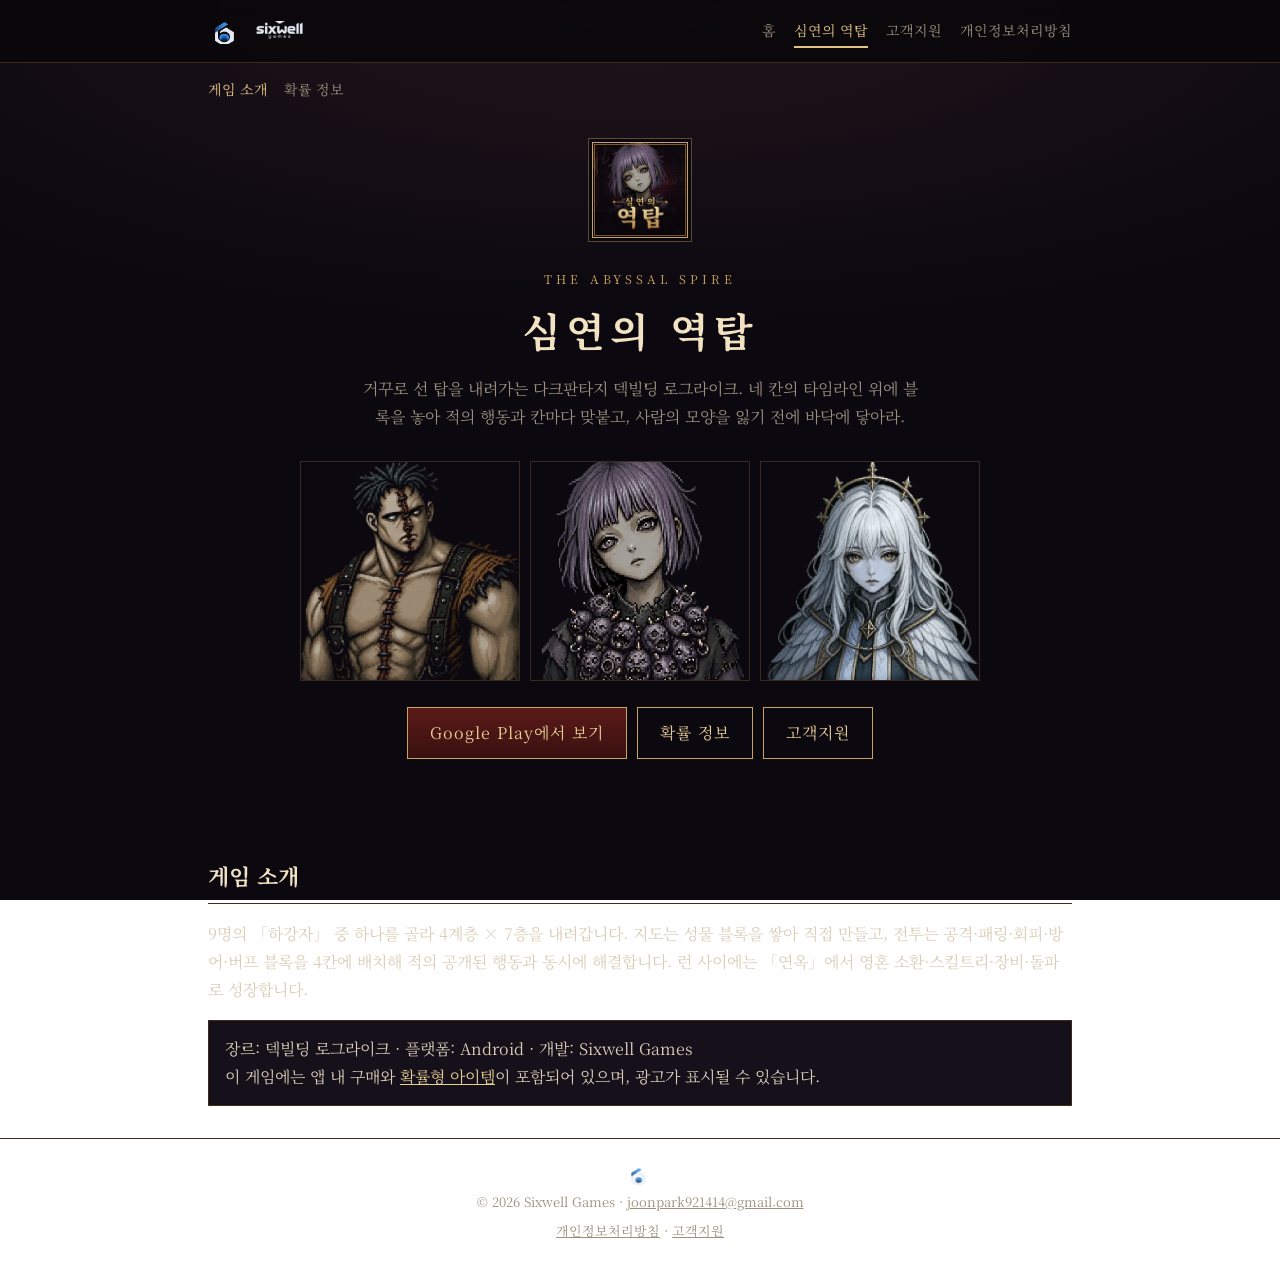
==== abyssal-spire/index.html @ bff7f2a5 "Sixwell Games 사이트 v2: 회사 테마 + 심연의 역탑 테마 Co-Authored-By: Claude Opus 5.5 <noreply@anthropic.com> Clau" ====
<!doctype html>
<html lang="ko"><head><meta charset="utf-8"><meta name="viewport" content="width=device-width,initial-scale=1"><link rel="preconnect" href="https://fonts.googleapis.com"><link rel="preconnect" href="https://fonts.gstatic.com" crossorigin><link href="https://fonts.googleapis.com/css2?family=Noto+Serif+KR:wght@400;600;700&family=Noto+Sans+KR:wght@400;700&display=swap" rel="stylesheet"><link rel="stylesheet" href="/style.css"><link rel="icon" href="/img/favicon.png"><title>심연의 역탑 — Sixwell Games</title><meta name="description" content="거꾸로 선 탑을 내려가는 다크판타지 덱빌딩 로그라이크, 심연의 역탑."><meta property="og:title" content="심연의 역탑 — Sixwell Games"><meta property="og:image" content="https://sixwellgames.github.io/img/sixwell-logo.png"></head>
<body class="t-abyss"><header><div class="wrap"><a class="brand" href="/" aria-label="Sixwell Games 홈"><img class="mk dk" src="/img/sixwell-mark.png" alt="" width="34" height="24"><img class="mk lt" src="/img/sixwell-mark-light.png" alt="" width="34" height="24"><img class="wd dk" src="/img/sixwell-word.png" alt="Sixwell Games" height="22"><img class="wd lt" src="/img/sixwell-word-light.png" alt="Sixwell Games" height="22"></a><nav><a href="/">홈</a><a href="/abyssal-spire/" class="on">심연의 역탑</a><a href="/support.html">고객지원</a><a href="/privacy.html">개인정보처리방침</a></nav></div></header>
<main class="wrap"><div class="subnav"><a href="/abyssal-spire/" class="on">게임 소개</a><a href="/abyssal-spire/probability.html">확률 정보</a></div>
<div class="hero">
  <img class="icon" src="/img/icon.png" alt="심연의 역탑 아이콘" width="96" height="96">
  <small>THE ABYSSAL SPIRE</small>
  <h1>심연의 역탑</h1>
  <p>거꾸로 선 탑을 내려가는 다크판타지 덱빌딩 로그라이크. 네 칸의 타임라인 위에 블록을 놓아 적의 행동과 칸마다 맞붙고, 사람의 모양을 잃기 전에 바닥에 닿아라.</p>
  <div class="cast"><img src="/img/il_varga.webp" alt="바르가"><img src="/img/il_nella.webp" alt="넬라"><img src="/img/il_elin.webp" alt="엘린"></div>
  <div class="btns"><a class="btn" href="https://play.google.com/store/apps/details?id=com.yeoktap.game">Google Play에서 보기</a><a class="btn ghost" href="/abyssal-spire/probability.html">확률 정보</a><a class="btn ghost" href="/support.html">고객지원</a></div>
</div>
<section>
<h2>게임 소개</h2>
<p>9명의 「하강자」 중 하나를 골라 4계층 × 7층을 내려갑니다. 지도는 성물 블록을 쌓아 직접 만들고, 전투는 공격·패링·회피·방어·버프 블록을 4칸에 배치해 적의 공개된 행동과 동시에 해결합니다. 런 사이에는 「연옥」에서 영혼 소환·스킬트리·장비·돌파로 성장합니다.</p>
<div class="box">장르: 덱빌딩 로그라이크 · 플랫폼: Android · 개발: Sixwell Games<br>이 게임에는 앱 내 구매와 <a href="/abyssal-spire/probability.html">확률형 아이템</a>이 포함되어 있으며, 광고가 표시될 수 있습니다.</div>
</section></main>
<footer><div class="wrap"><img class="fmk dk" src="/img/sixwell-mark.png" alt="" width="28" height="20"><img class="fmk lt" src="/img/sixwell-mark-light.png" alt="" width="28" height="20"><div>© 2026 Sixwell Games · <a href="mailto:joonpark921414@gmail.com">joonpark921414@gmail.com</a></div><div><a href="/privacy.html">개인정보처리방침</a> · <a href="/support.html">고객지원</a></div></div></footer>
</body></html>
---- style.css ----
/* ── 공통 ── 테마 변수는 body.t-co(회사) / body.t-abyss(심연의 역탑) / (나중에) body.t-revolver */
*{box-sizing:border-box}
html,body{margin:0}
body{background:var(--bg);color:var(--text);font:16px/1.75 var(--font);-webkit-text-size-adjust:100%}
a{color:var(--link)}
.wrap{max-width:900px;margin:0 auto;padding:0 18px}
header{position:sticky;top:0;z-index:5;background:var(--hbg);border-bottom:1px solid var(--line);backdrop-filter:blur(6px)}
header .wrap{display:flex;align-items:center;gap:14px;min-height:62px}
.brand{display:flex;align-items:center;gap:8px;text-decoration:none;flex:none}
.brand .mk{height:26px;width:auto}.brand .wd{height:20px;width:auto}
header nav{margin-left:auto;display:flex;gap:18px;font-size:14px;overflow-x:auto;scrollbar-width:none}
header nav::-webkit-scrollbar{display:none}
header nav a{color:var(--muted);text-decoration:none;white-space:nowrap;padding:4px 0;border-bottom:2px solid transparent}
header nav a:hover{color:var(--text)}
header nav a.on{color:var(--accent);border-bottom-color:var(--accent)}
.lt{display:none}.t-abyss .dk{display:none}.t-abyss .lt{display:inline-block}
h2{font-size:22px;margin:38px 0 12px;padding-bottom:8px;border-bottom:1px solid var(--line);color:var(--head)}
h3{font-size:17px;margin:24px 0 6px;color:var(--accent)}
section{padding:6px 0 18px}
.doc{padding:30px 0 50px}.doc h1{font-size:28px;margin:0 0 4px;color:var(--head)}
.meta{color:var(--muted);font-size:13px}
table{width:100%;border-collapse:collapse;margin:10px 0 16px;font-size:14px}
th,td{border:1px solid var(--line);padding:8px 10px;text-align:left;vertical-align:top}
th{background:var(--panel);color:var(--head);font-weight:600}
td:first-child{white-space:nowrap}
td.n{text-align:right;white-space:nowrap;font-variant-numeric:tabular-nums}
.box{background:var(--panel);border:1px solid var(--line);padding:14px 16px;margin:14px 0;border-radius:var(--r)}
.scroll{overflow-x:auto}
footer{border-top:1px solid var(--line);padding:26px 0 44px;color:var(--muted);font-size:13px;text-align:center}
footer .wrap{display:flex;flex-direction:column;align-items:center;gap:6px}
footer a{color:var(--muted)}
.fmk{height:20px;width:auto;opacity:.8}

/* ── 회사 (로고: 남색 #1b2537 · 파랑 #3a8ee6) ── */
.t-co{--bg:#f6f8fb;--panel:#ffffff;--text:#253044;--head:#1b2537;--muted:#6b778c;--line:#dfe5ee;--accent:#2f7fe0;--link:#2f7fe0;--hbg:rgba(246,248,251,.9);--font:"Noto Sans KR",system-ui,sans-serif;--r:12px}
.co-hero{text-align:center;padding:56px 0 18px}
.co-hero .logo{width:min(280px,70vw);height:auto}
.co-hero .slogan{margin:18px 0 0;font-size:24px;font-weight:700;letter-spacing:.02em;color:#1b2537}
.co-hero .lead{margin:6px 0 0;color:var(--muted)}
.gcards{display:grid;grid-template-columns:repeat(auto-fill,minmax(260px,1fr));gap:14px}
.gcard{position:relative;overflow:hidden;display:flex;gap:14px;align-items:center;min-height:132px;padding:18px;border-radius:14px;text-decoration:none;border:1px solid var(--line);background:#fff;color:var(--text);box-shadow:0 2px 10px rgba(27,37,55,.06);transition:transform .15s,box-shadow .15s}
a.gcard:hover{transform:translateY(-2px);box-shadow:0 8px 22px rgba(27,37,55,.14)}
.gcard .gtx{position:relative;display:flex;flex-direction:column}
.gcard b{font-size:19px}.gcard small{font-size:11px;letter-spacing:.16em;opacity:.75}
.gcard span{font-size:14px;margin-top:4px;opacity:.85}.gcard em{font-style:normal;font-size:12px;margin-top:8px;opacity:.7}
.gcard.abyss{background:#120c14;color:#e9dcc2;border-color:#3a2b1c}
.gcard.abyss .gbg{position:absolute;inset:0;background:right -20px top -10px/60% auto no-repeat;opacity:.35;mask-image:linear-gradient(90deg,transparent 20%,#000 70%);-webkit-mask-image:linear-gradient(90deg,transparent 20%,#000 70%)}
.gcard.abyss small{color:#c9a45c;opacity:1}
.gcard .gic{position:relative;width:72px;height:72px;border:1px solid #c9a45c;flex:none}
.gcard.soon{background:repeating-linear-gradient(135deg,#fff 0 12px,#f3f6fa 12px 24px);border-style:dashed}

/* ── 심연의 역탑 (다크판타지) ── */
.t-abyss{--bg:#0b0810;--panel:#15101a;--text:#d9cdb8;--head:#f1e2c2;--muted:#9c8f7e;--line:#3a2b1c;--accent:#e2c487;--link:#e8cf96;--hbg:rgba(10,7,10,.88);--font:"Noto Serif KR",serif;--r:0}
.t-abyss{background:radial-gradient(120% 60% at 50% 0,#22141c 0,#0b0810 60%) fixed}
.t-abyss .subnav{display:flex;gap:16px;padding:14px 0 0;font-size:14px}
.t-abyss .subnav a{color:var(--muted);text-decoration:none}.t-abyss .subnav a.on{color:var(--accent)}
.hero{padding:40px 0 28px;text-align:center}
.hero .icon{width:96px;height:96px;border:1px solid #c9a45c;box-shadow:0 0 0 3px #0b0810,0 0 0 4px rgba(201,164,92,.4)}
.hero small{display:block;margin-top:22px;letter-spacing:.32em;color:#c9a45c;font-size:12px}
.hero h1{margin:6px 0 4px;font-size:40px;letter-spacing:.12em;color:#f1e2c2}
.hero p{max-width:560px;margin:10px auto 0;color:var(--muted)}
.cast{display:flex;justify-content:center;gap:10px;margin:30px 0 8px}
.cast img{width:30%;max-width:220px;aspect-ratio:1;object-fit:cover;object-position:50% 15%;border:1px solid var(--line);filter:saturate(.8)}
.btns{display:flex;gap:10px;justify-content:center;flex-wrap:wrap;margin:26px 0}
.btn{display:inline-block;padding:11px 22px;border:1px solid #c9a45c;color:#e8cf96;text-decoration:none;background:linear-gradient(180deg,#5a1a18,#3a1010);letter-spacing:.06em}
.btn.ghost{background:none}
.t-abyss h2{font-family:"Noto Serif KR",serif}

@media(max-width:680px){header .wrap{flex-wrap:wrap;gap:4px;padding-top:10px;padding-bottom:8px}header nav{margin-left:0;width:100%;gap:16px;font-size:13px}.hero h1{font-size:30px}.co-hero .slogan{font-size:20px}}
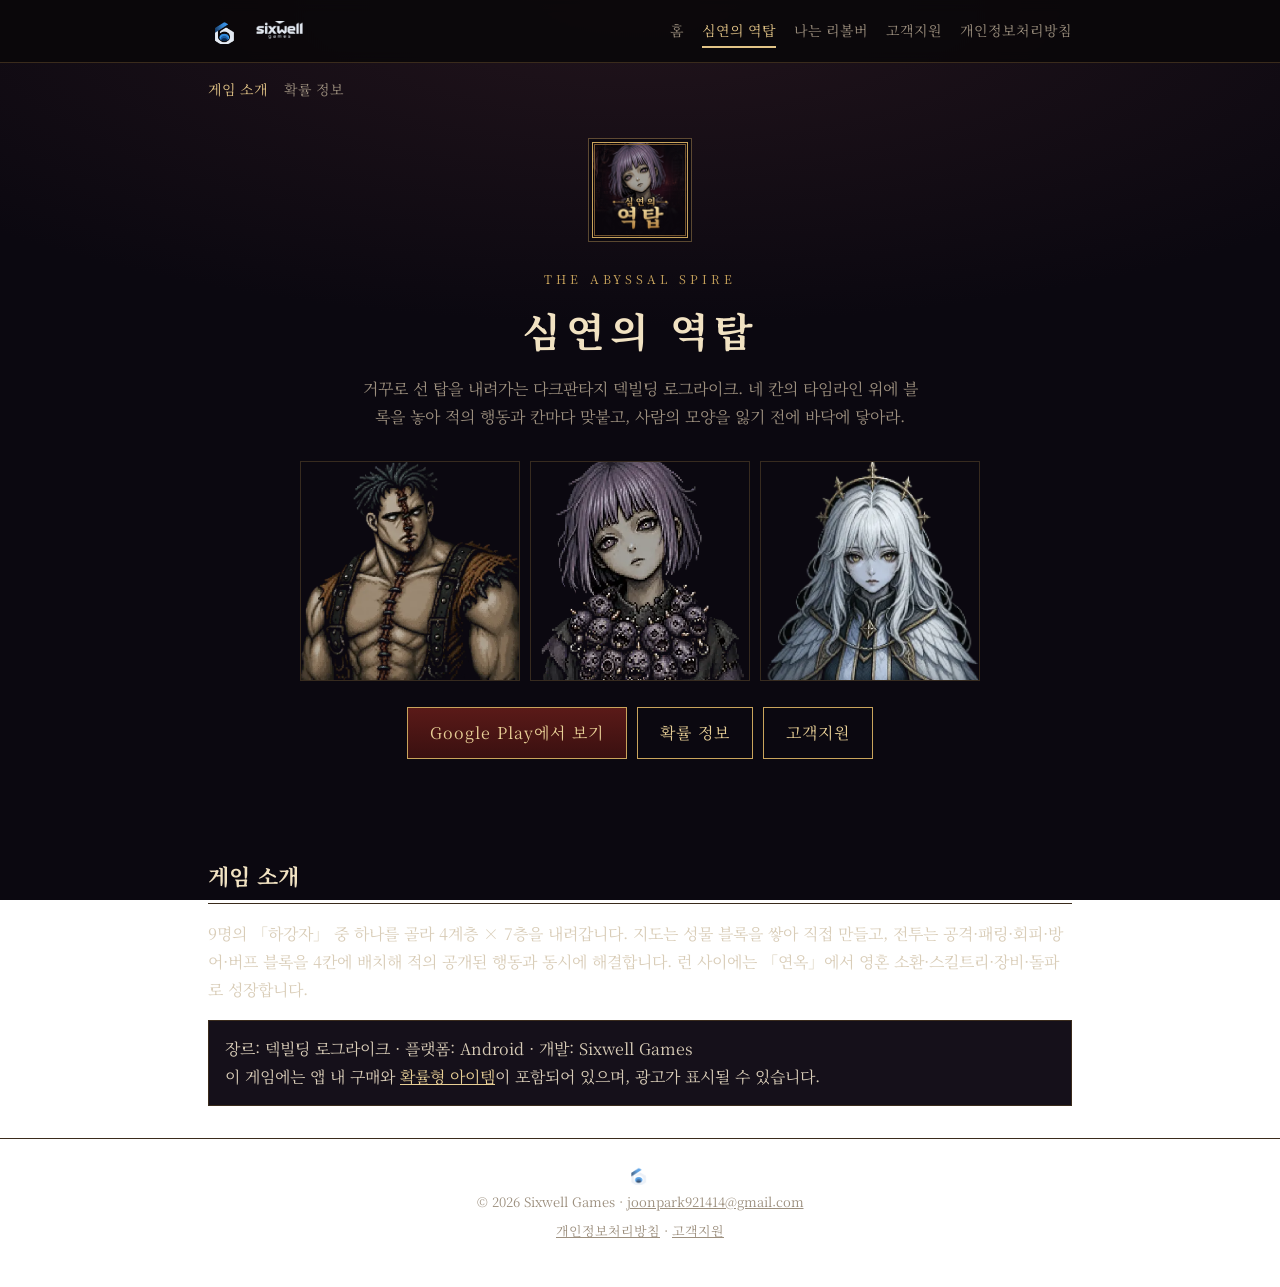
==== commit 4e41c8af: "「나는 리볼버」 탭 추가, 개인정보처리방침·고객지원 두 게임 대응 Co-Authored-By: Claude Opus 5.5 <noreply@anthropic.com> Claude-" ====
--- a/abyssal-spire/index.html
+++ b/abyssal-spire/index.html
@@ -1,6 +1,6 @@
 <!doctype html>
 <html lang="ko"><head><meta charset="utf-8"><meta name="viewport" content="width=device-width,initial-scale=1"><link rel="preconnect" href="https://fonts.googleapis.com"><link rel="preconnect" href="https://fonts.gstatic.com" crossorigin><link href="https://fonts.googleapis.com/css2?family=Noto+Serif+KR:wght@400;600;700&family=Noto+Sans+KR:wght@400;700&display=swap" rel="stylesheet"><link rel="stylesheet" href="/style.css"><link rel="icon" href="/img/favicon.png"><title>심연의 역탑 — Sixwell Games</title><meta name="description" content="거꾸로 선 탑을 내려가는 다크판타지 덱빌딩 로그라이크, 심연의 역탑."><meta property="og:title" content="심연의 역탑 — Sixwell Games"><meta property="og:image" content="https://sixwellgames.github.io/img/sixwell-logo.png"></head>
-<body class="t-abyss"><header><div class="wrap"><a class="brand" href="/" aria-label="Sixwell Games 홈"><img class="mk dk" src="/img/sixwell-mark.png" alt="" width="34" height="24"><img class="mk lt" src="/img/sixwell-mark-light.png" alt="" width="34" height="24"><img class="wd dk" src="/img/sixwell-word.png" alt="Sixwell Games" height="22"><img class="wd lt" src="/img/sixwell-word-light.png" alt="Sixwell Games" height="22"></a><nav><a href="/">홈</a><a href="/abyssal-spire/" class="on">심연의 역탑</a><a href="/support.html">고객지원</a><a href="/privacy.html">개인정보처리방침</a></nav></div></header>
+<body class="t-abyss"><header><div class="wrap"><a class="brand" href="/" aria-label="Sixwell Games 홈"><img class="mk dk" src="/img/sixwell-mark.png" alt="" width="34" height="24"><img class="mk lt" src="/img/sixwell-mark-light.png" alt="" width="34" height="24"><img class="wd dk" src="/img/sixwell-word.png" alt="Sixwell Games" height="22"><img class="wd lt" src="/img/sixwell-word-light.png" alt="Sixwell Games" height="22"></a><nav><a href="/">홈</a><a href="/abyssal-spire/" class="on">심연의 역탑</a><a href="/i-am-revolver/">나는 리볼버</a><a href="/support.html">고객지원</a><a href="/privacy.html">개인정보처리방침</a></nav></div></header>
 <main class="wrap"><div class="subnav"><a href="/abyssal-spire/" class="on">게임 소개</a><a href="/abyssal-spire/probability.html">확률 정보</a></div>
 <div class="hero">
   <img class="icon" src="/img/icon.png" alt="심연의 역탑 아이콘" width="96" height="96">
--- a/style.css
+++ b/style.css
@@ -67,3 +67,41 @@
 .t-abyss h2{font-family:"Noto Serif KR",serif}
 
 @media(max-width:680px){header .wrap{flex-wrap:wrap;gap:4px;padding-top:10px;padding-bottom:8px}header nav{margin-left:0;width:100%;gap:16px;font-size:13px}.hero h1{font-size:30px}.co-hero .slogan{font-size:20px}}
+
+/* ── 나는 리볼버 (도트 · 던전 · 횃불 · 금빛 탄피) ── */
+.t-rev{--bg:#110E0F;--panel:#1d1714;--text:#e8dccb;--head:#FFCF4D;--muted:#a3b4c6;--line:#3b2a1c;--accent:#FFCF4D;--link:#FF8F2E;--hbg:rgba(17,14,15,.92);--font:"Do Hyeon","Noto Sans KR",sans-serif;--r:4px}
+.t-rev{background:radial-gradient(90% 50% at 50% 0,#2a1a10 0,#110E0F 70%) fixed}
+.t-rev .dk{display:none}.t-rev .lt{display:inline-block}
+.t-rev main,.t-rev table{font-family:"Noto Sans KR",sans-serif}
+.t-rev h1,.t-rev h2,.t-rev h3,.t-rev header nav,.t-rev .subnav,.t-rev figcaption,.t-rev .rv-facts,.t-rev .rbtn{font-family:"Do Hyeon","Noto Sans KR",sans-serif;font-weight:400}
+.t-rev h2{font-size:26px;color:#FFCF4D;text-shadow:0 3px 0 #2A0E04;letter-spacing:.02em}
+.t-rev .doc h1{font-size:32px;color:#FFCF4D;text-shadow:0 3px 0 #2A0E04}
+.t-rev .subnav{display:flex;gap:16px;padding:14px 0 0;font-size:16px}
+.t-rev .subnav a{color:var(--muted);text-decoration:none}.t-rev .subnav a.on{color:#FF8F2E}
+.t-rev header nav a.on{color:#FFCF4D;border-bottom-color:#FF8F2E}
+.px{image-rendering:pixelated;image-rendering:crisp-edges}
+.rv-hero{margin:16px -18px 0}
+.rv-hero .key{display:block;width:100%;height:auto;image-rendering:pixelated}
+.rv-btns{display:flex;gap:10px;justify-content:center;flex-wrap:wrap;margin:18px 0 6px}
+.rbtn{display:inline-block;padding:12px 24px;font-size:19px;color:#2A0E04;text-decoration:none;background:linear-gradient(#FFCF4D,#FF8F2E);border:3px solid #2A0E04;box-shadow:0 4px 0 #2A0E04;border-radius:6px}
+.rbtn.ghost{background:#1d1714;color:#FFCF4D;border-color:#7C4A26;box-shadow:0 4px 0 #2A0E04}
+.rv-facts{display:grid;grid-template-columns:repeat(4,1fr);gap:8px;margin:18px 0}
+.rv-facts div{background:#1d1714;border:2px solid #3b2a1c;border-radius:6px;text-align:center;padding:10px 4px}
+.rv-facts b{display:block;font-size:30px;color:#FFCF4D;text-shadow:0 2px 0 #2A0E04;font-weight:400}
+.rv-facts span{color:#a3b4c6;font-size:15px}
+.rv-grid{display:grid;gap:12px}
+.rv-grid figure{margin:0;background:#1d1714;border:2px solid #3b2a1c;border-radius:6px;padding:12px 8px 8px;text-align:center}
+.rv-grid figcaption{color:#FFCF4D;font-size:17px;margin-top:6px}
+.rv-grid img{max-width:100%;height:auto}
+.rv-grid.guns{grid-template-columns:repeat(2,1fr)}
+.rv-grid.bullets{grid-template-columns:repeat(4,1fr)}
+.rv-grid.bosses{grid-template-columns:repeat(3,1fr)}
+.rv-grid.bosses img{width:100%;max-width:200px}
+.t-rev th{background:#2a1a10;color:#FFCF4D}
+.t-rev .box{border-width:2px}
+.gcard.rev{background:#110E0F;color:#e8dccb;border-color:#3b2a1c}
+.gcard.rev .gbg{position:absolute;inset:0;background:center/cover no-repeat;opacity:.35;image-rendering:pixelated;mask-image:linear-gradient(90deg,transparent 15%,#000 75%);-webkit-mask-image:linear-gradient(90deg,transparent 15%,#000 75%)}
+.gcard.rev b{font-family:"Do Hyeon","Noto Sans KR",sans-serif;font-weight:400;font-size:22px;color:#FFCF4D}
+.gcard.rev small{color:#FF8F2E;opacity:1}
+.gcard .gic.px{width:96px;height:48px;border:0;object-fit:contain}
+@media(max-width:560px){.rv-grid.bullets{grid-template-columns:repeat(2,1fr)}.rv-facts b{font-size:24px}.rbtn{font-size:17px;padding:10px 18px}}
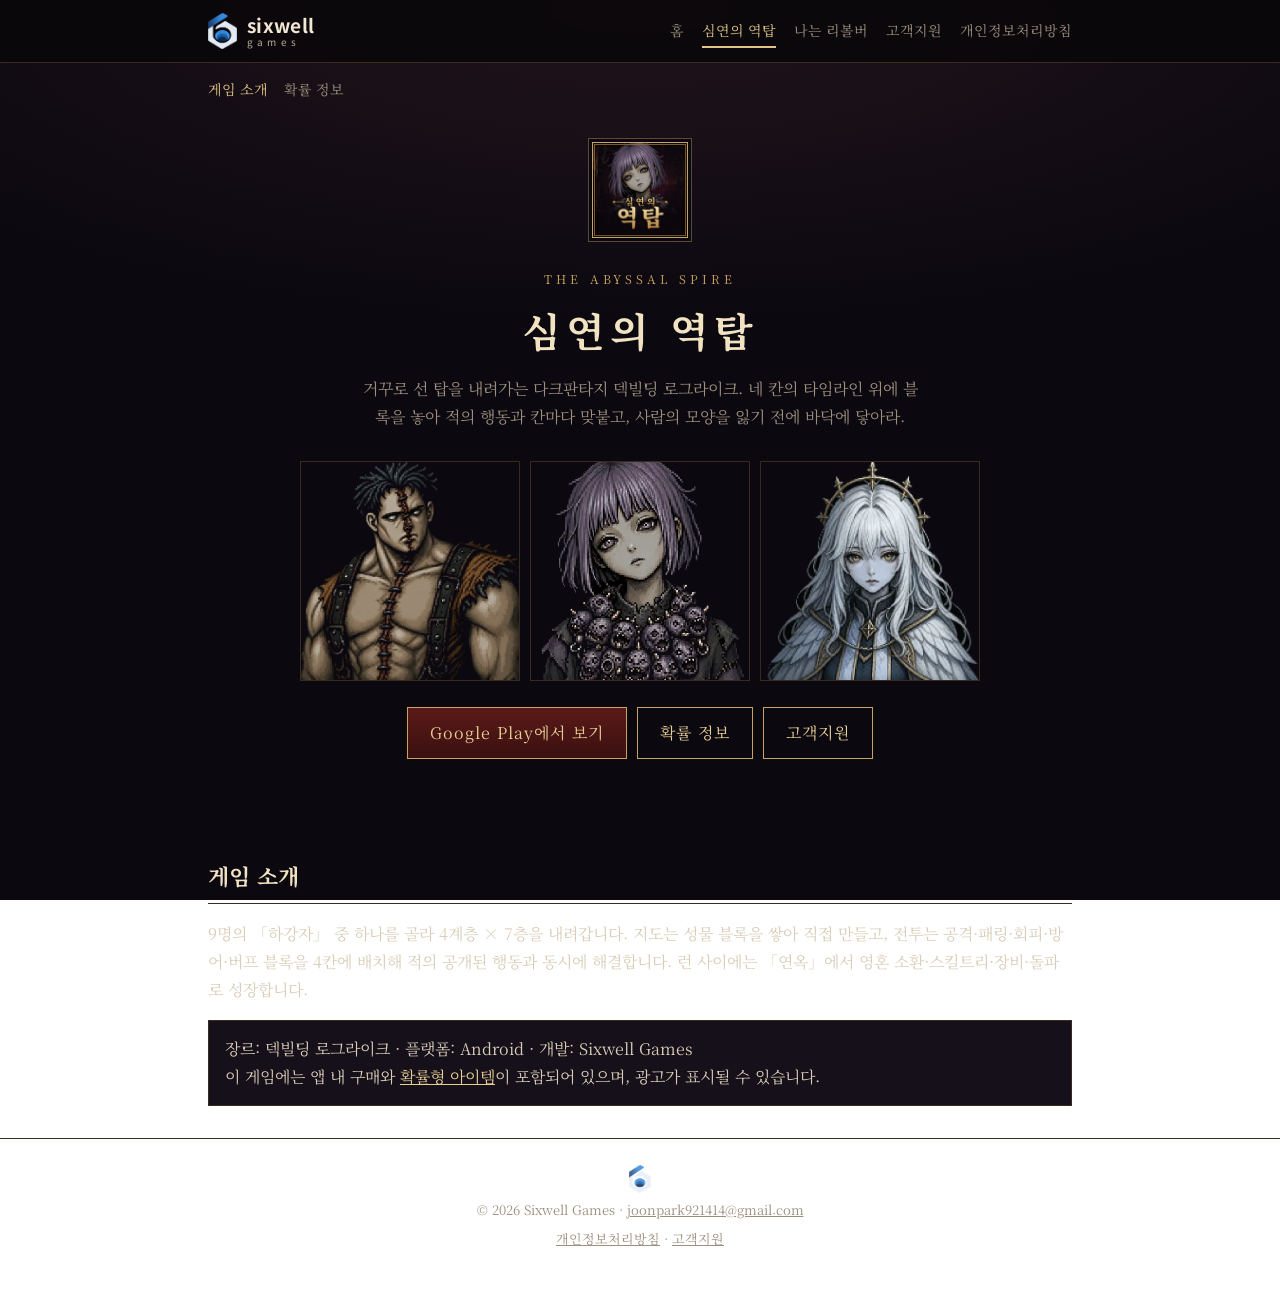
==== commit 64d4ada4: "로고 마크 복구, 상단 로고 정리 Co-Authored-By: Claude Opus 5.5 <noreply@anthropic.com> Claude-Session: https://c" ====
--- a/abyssal-spire/index.html
+++ b/abyssal-spire/index.html
@@ -1,6 +1,6 @@
 <!doctype html>
 <html lang="ko"><head><meta charset="utf-8"><meta name="viewport" content="width=device-width,initial-scale=1"><link rel="preconnect" href="https://fonts.googleapis.com"><link rel="preconnect" href="https://fonts.gstatic.com" crossorigin><link href="https://fonts.googleapis.com/css2?family=Noto+Serif+KR:wght@400;600;700&family=Noto+Sans+KR:wght@400;700&display=swap" rel="stylesheet"><link rel="stylesheet" href="/style.css"><link rel="icon" href="/img/favicon.png"><title>심연의 역탑 — Sixwell Games</title><meta name="description" content="거꾸로 선 탑을 내려가는 다크판타지 덱빌딩 로그라이크, 심연의 역탑."><meta property="og:title" content="심연의 역탑 — Sixwell Games"><meta property="og:image" content="https://sixwellgames.github.io/img/sixwell-logo.png"></head>
-<body class="t-abyss"><header><div class="wrap"><a class="brand" href="/" aria-label="Sixwell Games 홈"><img class="mk dk" src="/img/sixwell-mark.png" alt="" width="34" height="24"><img class="mk lt" src="/img/sixwell-mark-light.png" alt="" width="34" height="24"><img class="wd dk" src="/img/sixwell-word.png" alt="Sixwell Games" height="22"><img class="wd lt" src="/img/sixwell-word-light.png" alt="Sixwell Games" height="22"></a><nav><a href="/">홈</a><a href="/abyssal-spire/" class="on">심연의 역탑</a><a href="/i-am-revolver/">나는 리볼버</a><a href="/support.html">고객지원</a><a href="/privacy.html">개인정보처리방침</a></nav></div></header>
+<body class="t-abyss"><header><div class="wrap"><a class="brand" href="/" aria-label="Sixwell Games 홈"><img class="mk dk" src="/img/sixwell-mark.png" alt="" width="29" height="36"><img class="mk lt" src="/img/sixwell-mark-light.png" alt="" width="29" height="36"><span class="bname"><b>sixwell</b><i>games</i></span></a><nav><a href="/">홈</a><a href="/abyssal-spire/" class="on">심연의 역탑</a><a href="/i-am-revolver/">나는 리볼버</a><a href="/support.html">고객지원</a><a href="/privacy.html">개인정보처리방침</a></nav></div></header>
 <main class="wrap"><div class="subnav"><a href="/abyssal-spire/" class="on">게임 소개</a><a href="/abyssal-spire/probability.html">확률 정보</a></div>
 <div class="hero">
   <img class="icon" src="/img/icon.png" alt="심연의 역탑 아이콘" width="96" height="96">
@@ -15,5 +15,5 @@
 <p>9명의 「하강자」 중 하나를 골라 4계층 × 7층을 내려갑니다. 지도는 성물 블록을 쌓아 직접 만들고, 전투는 공격·패링·회피·방어·버프 블록을 4칸에 배치해 적의 공개된 행동과 동시에 해결합니다. 런 사이에는 「연옥」에서 영혼 소환·스킬트리·장비·돌파로 성장합니다.</p>
 <div class="box">장르: 덱빌딩 로그라이크 · 플랫폼: Android · 개발: Sixwell Games<br>이 게임에는 앱 내 구매와 <a href="/abyssal-spire/probability.html">확률형 아이템</a>이 포함되어 있으며, 광고가 표시될 수 있습니다.</div>
 </section></main>
-<footer><div class="wrap"><img class="fmk dk" src="/img/sixwell-mark.png" alt="" width="28" height="20"><img class="fmk lt" src="/img/sixwell-mark-light.png" alt="" width="28" height="20"><div>© 2026 Sixwell Games · <a href="mailto:joonpark921414@gmail.com">joonpark921414@gmail.com</a></div><div><a href="/privacy.html">개인정보처리방침</a> · <a href="/support.html">고객지원</a></div></div></footer>
+<footer><div class="wrap"><img class="fmk dk" src="/img/sixwell-mark.png" alt="" width="23" height="28"><img class="fmk lt" src="/img/sixwell-mark-light.png" alt="" width="23" height="28"><div>© 2026 Sixwell Games · <a href="mailto:joonpark921414@gmail.com">joonpark921414@gmail.com</a></div><div><a href="/privacy.html">개인정보처리방침</a> · <a href="/support.html">고객지원</a></div></div></footer>
 </body></html>
--- a/style.css
+++ b/style.css
@@ -7,7 +7,11 @@
 header{position:sticky;top:0;z-index:5;background:var(--hbg);border-bottom:1px solid var(--line);backdrop-filter:blur(6px)}
 header .wrap{display:flex;align-items:center;gap:14px;min-height:62px}
 .brand{display:flex;align-items:center;gap:8px;text-decoration:none;flex:none}
-.brand .mk{height:26px;width:auto}.brand .wd{height:20px;width:auto}
+.brand{gap:10px}.brand .mk{height:36px;width:auto}
+.bname{display:flex;flex-direction:column;line-height:1;font-family:"Noto Sans KR",system-ui,sans-serif}
+.bname b{font-size:19px;font-weight:700;letter-spacing:.02em;color:var(--brand,#1b2537)}
+.bname i{font-style:normal;font-size:10px;letter-spacing:.42em;margin-top:3px;color:var(--brand2,#4a5872)}
+.t-abyss,.t-rev{--brand:#f1e7d4;--brand2:#b9ad99}
 header nav{margin-left:auto;display:flex;gap:18px;font-size:14px;overflow-x:auto;scrollbar-width:none}
 header nav::-webkit-scrollbar{display:none}
 header nav a{color:var(--muted);text-decoration:none;white-space:nowrap;padding:4px 0;border-bottom:2px solid transparent}
@@ -29,7 +33,7 @@
 footer{border-top:1px solid var(--line);padding:26px 0 44px;color:var(--muted);font-size:13px;text-align:center}
 footer .wrap{display:flex;flex-direction:column;align-items:center;gap:6px}
 footer a{color:var(--muted)}
-.fmk{height:20px;width:auto;opacity:.8}
+.fmk{height:28px;width:auto;opacity:.85}
 
 /* ── 회사 (로고: 남색 #1b2537 · 파랑 #3a8ee6) ── */
 .t-co{--bg:#f6f8fb;--panel:#ffffff;--text:#253044;--head:#1b2537;--muted:#6b778c;--line:#dfe5ee;--accent:#2f7fe0;--link:#2f7fe0;--hbg:rgba(246,248,251,.9);--font:"Noto Sans KR",system-ui,sans-serif;--r:12px}
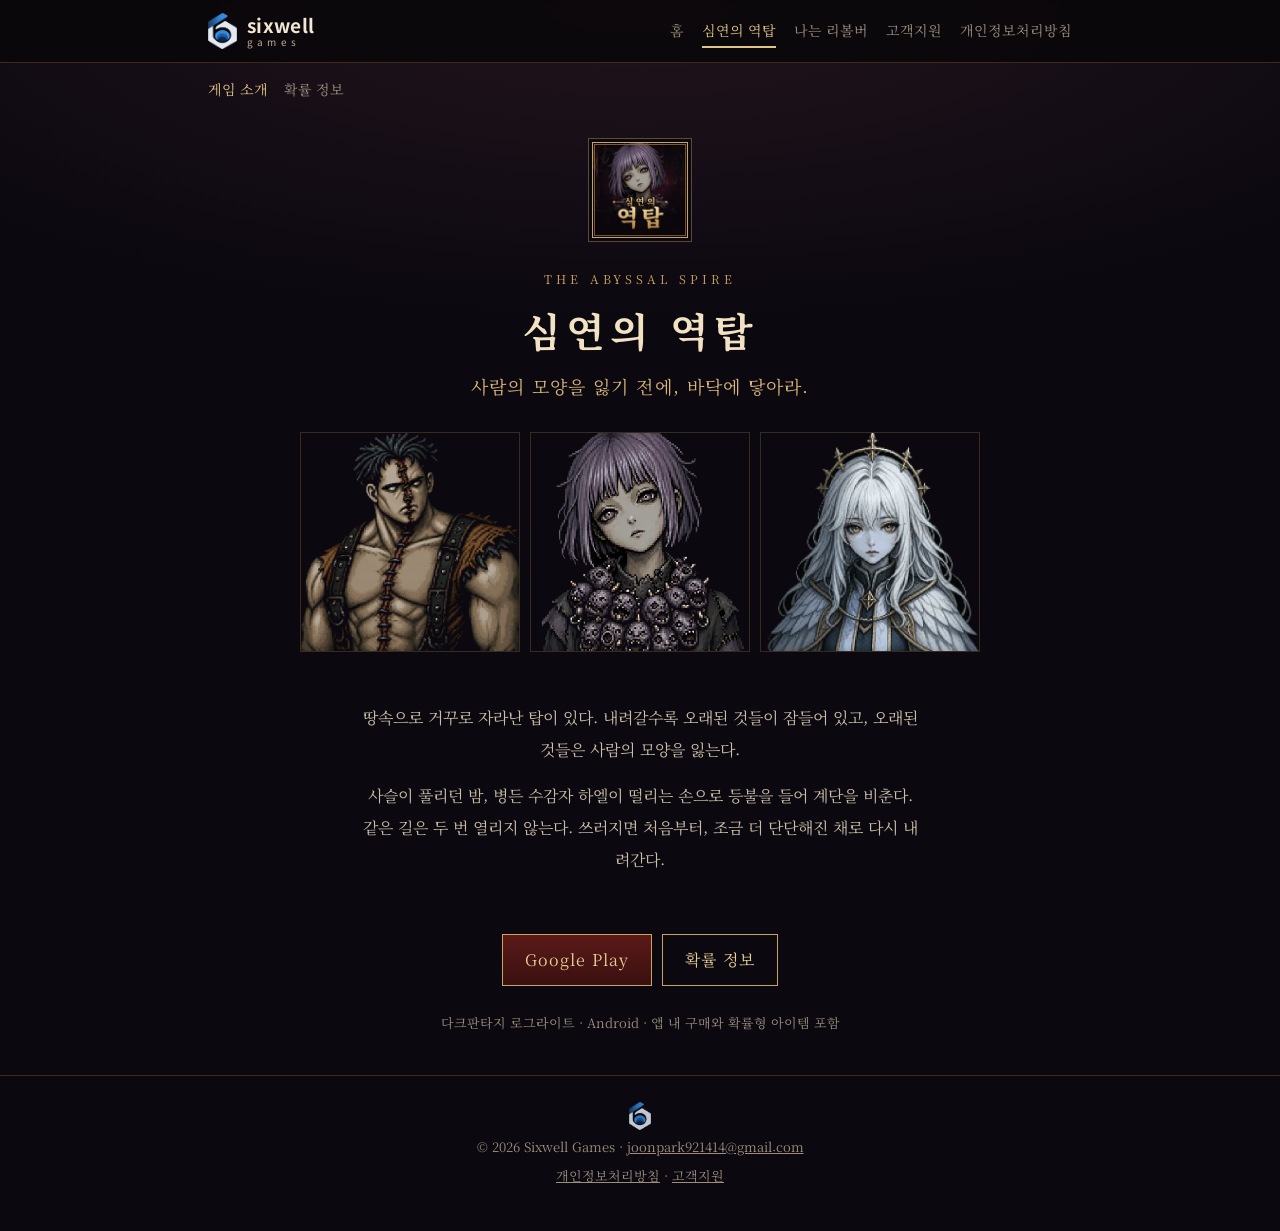
==== commit 135fa998: "역탑 소개 간결하게, 어두운 테마 바탕색 Co-Authored-By: Claude Opus 5.5 <noreply@anthropic.com> Claude-Session: https" ====
--- a/abyssal-spire/index.html
+++ b/abyssal-spire/index.html
@@ -1,19 +1,19 @@
 <!doctype html>
-<html lang="ko"><head><meta charset="utf-8"><meta name="viewport" content="width=device-width,initial-scale=1"><link rel="preconnect" href="https://fonts.googleapis.com"><link rel="preconnect" href="https://fonts.gstatic.com" crossorigin><link href="https://fonts.googleapis.com/css2?family=Noto+Serif+KR:wght@400;600;700&family=Noto+Sans+KR:wght@400;700&display=swap" rel="stylesheet"><link rel="stylesheet" href="/style.css"><link rel="icon" href="/img/favicon.png"><title>심연의 역탑 — Sixwell Games</title><meta name="description" content="거꾸로 선 탑을 내려가는 다크판타지 덱빌딩 로그라이크, 심연의 역탑."><meta property="og:title" content="심연의 역탑 — Sixwell Games"><meta property="og:image" content="https://sixwellgames.github.io/img/sixwell-logo.png"></head>
-<body class="t-abyss"><header><div class="wrap"><a class="brand" href="/" aria-label="Sixwell Games 홈"><img class="mk dk" src="/img/sixwell-mark.png" alt="" width="29" height="36"><img class="mk lt" src="/img/sixwell-mark-light.png" alt="" width="29" height="36"><span class="bname"><b>sixwell</b><i>games</i></span></a><nav><a href="/">홈</a><a href="/abyssal-spire/" class="on">심연의 역탑</a><a href="/i-am-revolver/">나는 리볼버</a><a href="/support.html">고객지원</a><a href="/privacy.html">개인정보처리방침</a></nav></div></header>
+<html lang="ko"><head><meta charset="utf-8"><meta name="viewport" content="width=device-width,initial-scale=1"><link rel="preconnect" href="https://fonts.googleapis.com"><link rel="preconnect" href="https://fonts.gstatic.com" crossorigin><link href="https://fonts.googleapis.com/css2?family=Noto+Serif+KR:wght@400;600;700&family=Noto+Sans+KR:wght@400;700&display=swap" rel="stylesheet"><link rel="stylesheet" href="/style.css?v=6a771a4d"><link rel="icon" href="/img/favicon.png?v=c19245cb"><title>심연의 역탑 — Sixwell Games</title><meta name="description" content="사람의 모양을 잃기 전에, 바닥에 닿아라. 다크판타지 로그라이트, 심연의 역탑."><meta property="og:title" content="심연의 역탑 — Sixwell Games"><meta property="og:image" content="https://sixwellgames.github.io/img/sixwell-logo.png"></head>
+<body class="t-abyss"><header><div class="wrap"><a class="brand" href="/" aria-label="Sixwell Games 홈"><img class="mk dk" src="/img/sixwell-mark.png?v=55bfbbb8" alt="" width="29" height="36"><img class="mk lt" src="/img/sixwell-mark-light.png?v=147a8f50" alt="" width="29" height="36"><span class="bname"><b>sixwell</b><i>games</i></span></a><nav><a href="/">홈</a><a href="/abyssal-spire/" class="on">심연의 역탑</a><a href="/i-am-revolver/">나는 리볼버</a><a href="/support.html">고객지원</a><a href="/privacy.html">개인정보처리방침</a></nav></div></header>
 <main class="wrap"><div class="subnav"><a href="/abyssal-spire/" class="on">게임 소개</a><a href="/abyssal-spire/probability.html">확률 정보</a></div>
 <div class="hero">
-  <img class="icon" src="/img/icon.png" alt="심연의 역탑 아이콘" width="96" height="96">
+  <img class="icon" src="/img/icon.png?v=5c35c102" alt="심연의 역탑" width="96" height="96">
   <small>THE ABYSSAL SPIRE</small>
   <h1>심연의 역탑</h1>
-  <p>거꾸로 선 탑을 내려가는 다크판타지 덱빌딩 로그라이크. 네 칸의 타임라인 위에 블록을 놓아 적의 행동과 칸마다 맞붙고, 사람의 모양을 잃기 전에 바닥에 닿아라.</p>
-  <div class="cast"><img src="/img/il_varga.webp" alt="바르가"><img src="/img/il_nella.webp" alt="넬라"><img src="/img/il_elin.webp" alt="엘린"></div>
-  <div class="btns"><a class="btn" href="https://play.google.com/store/apps/details?id=com.yeoktap.game">Google Play에서 보기</a><a class="btn ghost" href="/abyssal-spire/probability.html">확률 정보</a><a class="btn ghost" href="/support.html">고객지원</a></div>
+  <p class="tag">사람의 모양을 잃기 전에, 바닥에 닿아라.</p>
+  <div class="cast"><img src="/img/il_varga.webp?v=620b1bcf" alt="바르가"><img src="/img/il_nella.webp?v=937de318" alt="넬라"><img src="/img/il_elin.webp?v=301bb356" alt="엘린"></div>
 </div>
-<section>
-<h2>게임 소개</h2>
-<p>9명의 「하강자」 중 하나를 골라 4계층 × 7층을 내려갑니다. 지도는 성물 블록을 쌓아 직접 만들고, 전투는 공격·패링·회피·방어·버프 블록을 4칸에 배치해 적의 공개된 행동과 동시에 해결합니다. 런 사이에는 「연옥」에서 영혼 소환·스킬트리·장비·돌파로 성장합니다.</p>
-<div class="box">장르: 덱빌딩 로그라이크 · 플랫폼: Android · 개발: Sixwell Games<br>이 게임에는 앱 내 구매와 <a href="/abyssal-spire/probability.html">확률형 아이템</a>이 포함되어 있으며, 광고가 표시될 수 있습니다.</div>
-</section></main>
-<footer><div class="wrap"><img class="fmk dk" src="/img/sixwell-mark.png" alt="" width="23" height="28"><img class="fmk lt" src="/img/sixwell-mark-light.png" alt="" width="23" height="28"><div>© 2026 Sixwell Games · <a href="mailto:joonpark921414@gmail.com">joonpark921414@gmail.com</a></div><div><a href="/privacy.html">개인정보처리방침</a> · <a href="/support.html">고객지원</a></div></div></footer>
+<section class="lore">
+<p>땅속으로 거꾸로 자라난 탑이 있다. 내려갈수록 오래된 것들이 잠들어 있고, 오래된 것들은 사람의 모양을 잃는다.</p>
+<p>사슬이 풀리던 밤, 병든 수감자 하엘이 떨리는 손으로 등불을 들어 계단을 비춘다. 같은 길은 두 번 열리지 않는다. 쓰러지면 처음부터, 조금 더 단단해진 채로 다시 내려간다.</p>
+</section>
+<div class="btns"><a class="btn" href="https://play.google.com/store/apps/details?id=com.yeoktap.game">Google Play</a><a class="btn ghost" href="/abyssal-spire/probability.html">확률 정보</a></div>
+<p class="gmeta">다크판타지 로그라이트 · Android · 앱 내 구매와 확률형 아이템 포함</p></main>
+<footer><div class="wrap"><img class="fmk dk" src="/img/sixwell-mark.png?v=55bfbbb8" alt="" width="23" height="28"><img class="fmk lt" src="/img/sixwell-mark-light.png?v=147a8f50" alt="" width="23" height="28"><div>© 2026 Sixwell Games · <a href="mailto:joonpark921414@gmail.com">joonpark921414@gmail.com</a></div><div><a href="/privacy.html">개인정보처리방침</a> · <a href="/support.html">고객지원</a></div></div></footer>
 </body></html>
--- a/style.css
+++ b/style.css
@@ -109,3 +109,12 @@
 .gcard.rev small{color:#FF8F2E;opacity:1}
 .gcard .gic.px{width:96px;height:48px;border:0;object-fit:contain}
 @media(max-width:560px){.rv-grid.bullets{grid-template-columns:repeat(2,1fr)}.rv-facts b{font-size:24px}.rbtn{font-size:17px;padding:10px 18px}}
+
+.hero .tag{font-size:18px;color:#d9b67a;letter-spacing:.06em;margin-top:6px}
+.lore{max-width:560px;margin:8px auto 0;text-align:center}
+.lore p{color:#cbbfa9;line-height:2;margin:0 0 14px}
+.gmeta{text-align:center;color:var(--muted);font-size:13px;margin:4px 0 40px}
+
+/* 고정 그라데이션 아래 바탕색 (긴 페이지·iOS에서 하얗게 비지 않게) */
+body.t-abyss,body.t-rev{background-color:var(--bg)!important}
+html:has(body.t-abyss){background:#0b0810}html:has(body.t-rev){background:#110E0F}
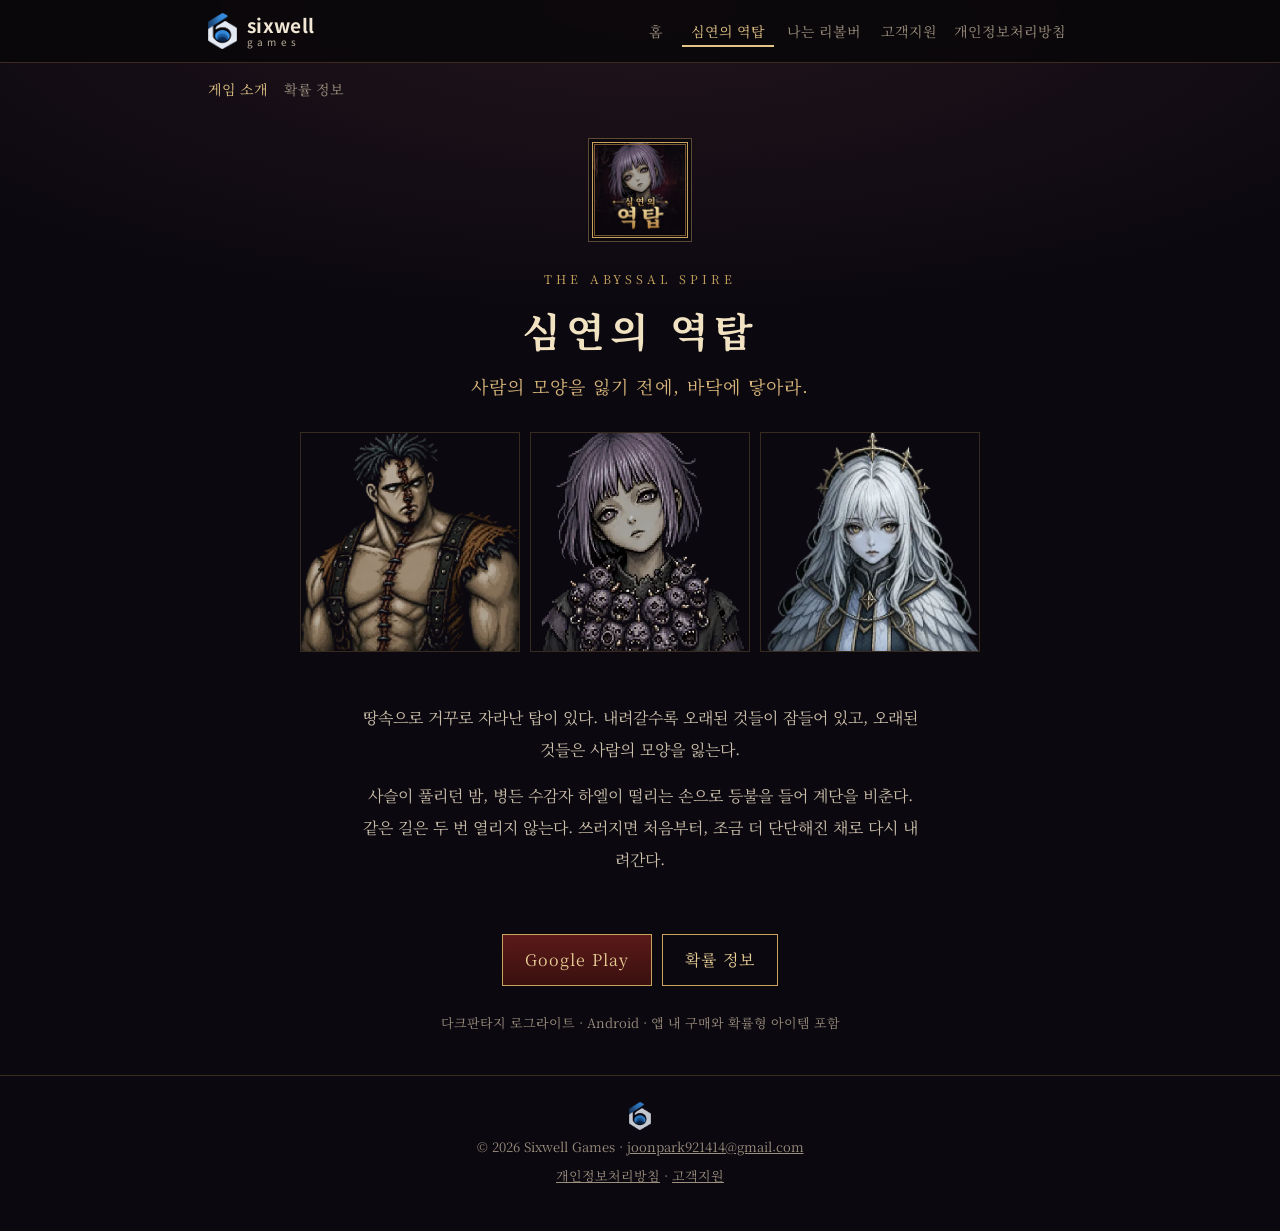
==== commit 924c7646: "상단 메뉴 위치 고정 Co-Authored-By: Claude Opus 5.5 <noreply@anthropic.com> Claude-Session: https://claude.a" ====
--- a/abyssal-spire/index.html
+++ b/abyssal-spire/index.html
@@ -1,5 +1,5 @@
 <!doctype html>
-<html lang="ko"><head><meta charset="utf-8"><meta name="viewport" content="width=device-width,initial-scale=1"><link rel="preconnect" href="https://fonts.googleapis.com"><link rel="preconnect" href="https://fonts.gstatic.com" crossorigin><link href="https://fonts.googleapis.com/css2?family=Noto+Serif+KR:wght@400;600;700&family=Noto+Sans+KR:wght@400;700&display=swap" rel="stylesheet"><link rel="stylesheet" href="/style.css?v=6a771a4d"><link rel="icon" href="/img/favicon.png?v=c19245cb"><title>심연의 역탑 — Sixwell Games</title><meta name="description" content="사람의 모양을 잃기 전에, 바닥에 닿아라. 다크판타지 로그라이트, 심연의 역탑."><meta property="og:title" content="심연의 역탑 — Sixwell Games"><meta property="og:image" content="https://sixwellgames.github.io/img/sixwell-logo.png"></head>
+<html lang="ko"><head><meta charset="utf-8"><meta name="viewport" content="width=device-width,initial-scale=1"><link rel="preconnect" href="https://fonts.googleapis.com"><link rel="preconnect" href="https://fonts.gstatic.com" crossorigin><link href="https://fonts.googleapis.com/css2?family=Noto+Serif+KR:wght@400;600;700&family=Noto+Sans+KR:wght@400;700&display=swap" rel="stylesheet"><link rel="stylesheet" href="/style.css?v=a9e2f644"><link rel="icon" href="/img/favicon.png?v=c19245cb"><title>심연의 역탑 — Sixwell Games</title><meta name="description" content="사람의 모양을 잃기 전에, 바닥에 닿아라. 다크판타지 로그라이트, 심연의 역탑."><meta property="og:title" content="심연의 역탑 — Sixwell Games"><meta property="og:image" content="https://sixwellgames.github.io/img/sixwell-logo.png"></head>
 <body class="t-abyss"><header><div class="wrap"><a class="brand" href="/" aria-label="Sixwell Games 홈"><img class="mk dk" src="/img/sixwell-mark.png?v=55bfbbb8" alt="" width="29" height="36"><img class="mk lt" src="/img/sixwell-mark-light.png?v=147a8f50" alt="" width="29" height="36"><span class="bname"><b>sixwell</b><i>games</i></span></a><nav><a href="/">홈</a><a href="/abyssal-spire/" class="on">심연의 역탑</a><a href="/i-am-revolver/">나는 리볼버</a><a href="/support.html">고객지원</a><a href="/privacy.html">개인정보처리방침</a></nav></div></header>
 <main class="wrap"><div class="subnav"><a href="/abyssal-spire/" class="on">게임 소개</a><a href="/abyssal-spire/probability.html">확률 정보</a></div>
 <div class="hero">
--- a/style.css
+++ b/style.css
@@ -118,3 +118,15 @@
 /* 고정 그라데이션 아래 바탕색 (긴 페이지·iOS에서 하얗게 비지 않게) */
 body.t-abyss,body.t-rev{background-color:var(--bg)!important}
 html:has(body.t-abyss){background:#0b0810}html:has(body.t-rev){background:#110E0F}
+
+/* 상단 메뉴: 테마마다 글꼴이 달라도 칸 위치·높이는 같게 (칸 폭 고정 + 가운데 정렬) */
+header nav{gap:4px!important;align-items:center}
+header nav a{display:inline-block;box-sizing:border-box;text-align:center;font-size:14px!important;line-height:22px;height:32px;padding:5px 0 3px!important;flex:none}
+header nav a:nth-child(1){width:44px}
+header nav a:nth-child(2),header nav a:nth-child(3){width:92px}
+header nav a:nth-child(4){width:70px}
+header nav a:nth-child(5){width:124px}
+header .wrap{min-height:62px}
+.brand,.bname{line-height:1}
+@media(max-width:680px){header nav{gap:0!important}header nav a{font-size:13px!important}header nav a:nth-child(1){width:30px}header nav a:nth-child(2),header nav a:nth-child(3){width:79px}header nav a:nth-child(4){width:60px}header nav a:nth-child(5){width:104px}}
+@media(max-width:360px){header nav a{font-size:12px!important}header nav a:nth-child(1){width:26px}header nav a:nth-child(2),header nav a:nth-child(3){width:72px}header nav a:nth-child(4){width:54px}header nav a:nth-child(5){width:96px}}
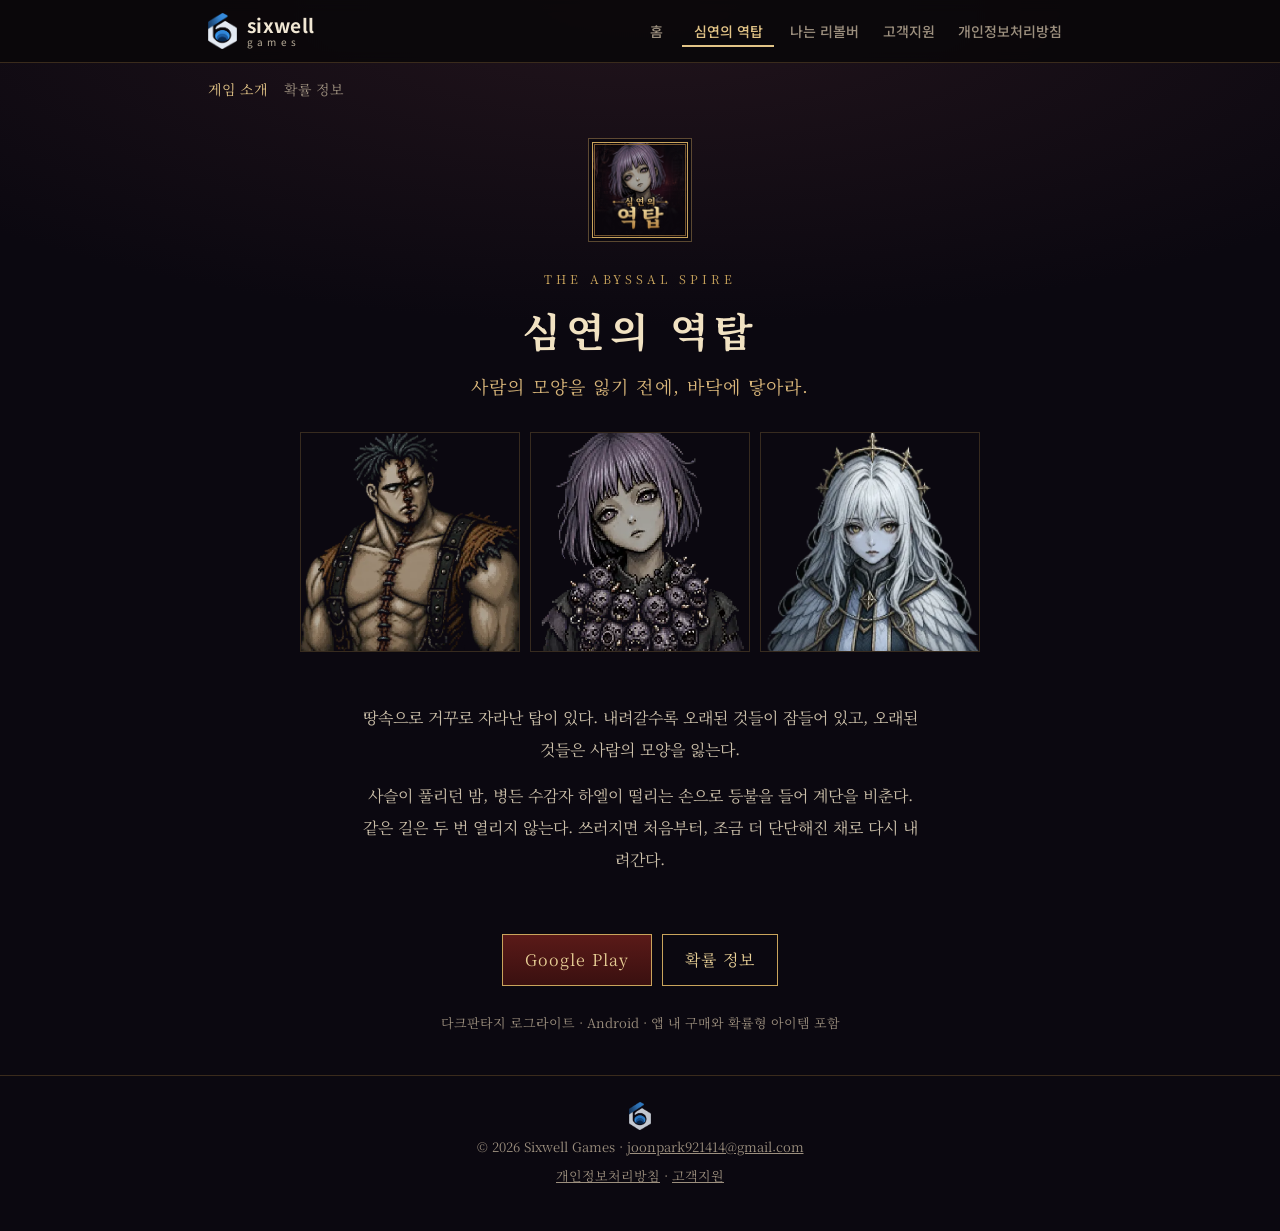
==== commit ed7db94f: "상단 메뉴줄 글꼴 통일 (위치 동일) Co-Authored-By: Claude Opus 5.5 <noreply@anthropic.com> Claude-Session: https:/" ====
--- a/abyssal-spire/index.html
+++ b/abyssal-spire/index.html
@@ -1,5 +1,5 @@
 <!doctype html>
-<html lang="ko"><head><meta charset="utf-8"><meta name="viewport" content="width=device-width,initial-scale=1"><link rel="preconnect" href="https://fonts.googleapis.com"><link rel="preconnect" href="https://fonts.gstatic.com" crossorigin><link href="https://fonts.googleapis.com/css2?family=Noto+Serif+KR:wght@400;600;700&family=Noto+Sans+KR:wght@400;700&display=swap" rel="stylesheet"><link rel="stylesheet" href="/style.css?v=a9e2f644"><link rel="icon" href="/img/favicon.png?v=c19245cb"><title>심연의 역탑 — Sixwell Games</title><meta name="description" content="사람의 모양을 잃기 전에, 바닥에 닿아라. 다크판타지 로그라이트, 심연의 역탑."><meta property="og:title" content="심연의 역탑 — Sixwell Games"><meta property="og:image" content="https://sixwellgames.github.io/img/sixwell-logo.png"></head>
+<html lang="ko"><head><meta charset="utf-8"><meta name="viewport" content="width=device-width,initial-scale=1"><link rel="preconnect" href="https://fonts.googleapis.com"><link rel="preconnect" href="https://fonts.gstatic.com" crossorigin><link href="https://fonts.googleapis.com/css2?family=Noto+Serif+KR:wght@400;600;700&family=Noto+Sans+KR:wght@400;500;700&display=swap" rel="stylesheet"><link rel="stylesheet" href="/style.css?v=436f7497"><link rel="icon" href="/img/favicon.png?v=c19245cb"><title>심연의 역탑 — Sixwell Games</title><meta name="description" content="사람의 모양을 잃기 전에, 바닥에 닿아라. 다크판타지 로그라이트, 심연의 역탑."><meta property="og:title" content="심연의 역탑 — Sixwell Games"><meta property="og:image" content="https://sixwellgames.github.io/img/sixwell-logo.png"></head>
 <body class="t-abyss"><header><div class="wrap"><a class="brand" href="/" aria-label="Sixwell Games 홈"><img class="mk dk" src="/img/sixwell-mark.png?v=55bfbbb8" alt="" width="29" height="36"><img class="mk lt" src="/img/sixwell-mark-light.png?v=147a8f50" alt="" width="29" height="36"><span class="bname"><b>sixwell</b><i>games</i></span></a><nav><a href="/">홈</a><a href="/abyssal-spire/" class="on">심연의 역탑</a><a href="/i-am-revolver/">나는 리볼버</a><a href="/support.html">고객지원</a><a href="/privacy.html">개인정보처리방침</a></nav></div></header>
 <main class="wrap"><div class="subnav"><a href="/abyssal-spire/" class="on">게임 소개</a><a href="/abyssal-spire/probability.html">확률 정보</a></div>
 <div class="hero">
--- a/style.css
+++ b/style.css
@@ -77,7 +77,7 @@
 .t-rev{background:radial-gradient(90% 50% at 50% 0,#2a1a10 0,#110E0F 70%) fixed}
 .t-rev .dk{display:none}.t-rev .lt{display:inline-block}
 .t-rev main,.t-rev table{font-family:"Noto Sans KR",sans-serif}
-.t-rev h1,.t-rev h2,.t-rev h3,.t-rev header nav,.t-rev .subnav,.t-rev figcaption,.t-rev .rv-facts,.t-rev .rbtn{font-family:"Do Hyeon","Noto Sans KR",sans-serif;font-weight:400}
+.t-rev h1,.t-rev h2,.t-rev h3,.t-rev .subnav,.t-rev figcaption,.t-rev .rv-facts,.t-rev .rbtn{font-family:"Do Hyeon","Noto Sans KR",sans-serif;font-weight:400}
 .t-rev h2{font-size:26px;color:#FFCF4D;text-shadow:0 3px 0 #2A0E04;letter-spacing:.02em}
 .t-rev .doc h1{font-size:32px;color:#FFCF4D;text-shadow:0 3px 0 #2A0E04}
 .t-rev .subnav{display:flex;gap:16px;padding:14px 0 0;font-size:16px}
@@ -130,3 +130,6 @@
 .brand,.bname{line-height:1}
 @media(max-width:680px){header nav{gap:0!important}header nav a{font-size:13px!important}header nav a:nth-child(1){width:30px}header nav a:nth-child(2),header nav a:nth-child(3){width:79px}header nav a:nth-child(4){width:60px}header nav a:nth-child(5){width:104px}}
 @media(max-width:360px){header nav a{font-size:12px!important}header nav a:nth-child(1){width:26px}header nav a:nth-child(2),header nav a:nth-child(3){width:72px}header nav a:nth-child(4){width:54px}header nav a:nth-child(5){width:96px}}
+
+/* 상단 메뉴줄은 회사 공통: 모든 테마에서 같은 글꼴·굵기 → 글자 위치가 똑같다 (색만 테마) */
+header nav,header nav a,.t-abyss header nav a,.t-rev header nav a{font-family:"Noto Sans KR",system-ui,sans-serif!important;font-weight:500!important;letter-spacing:0!important}
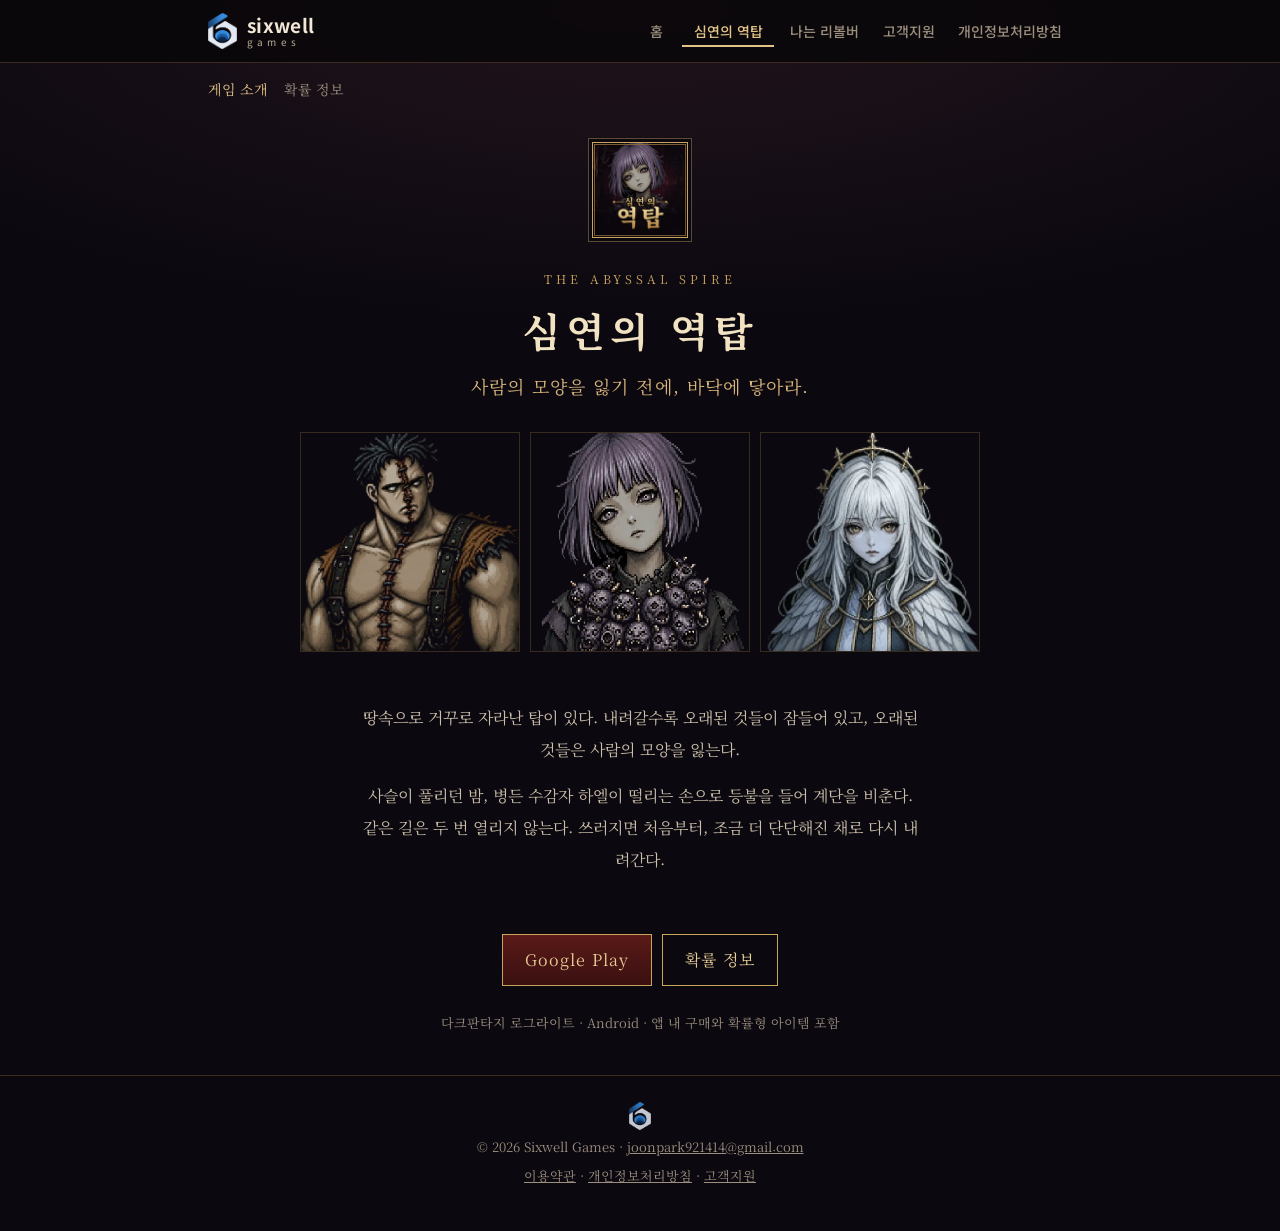
==== commit 7cd79f77: "이용약관 페이지 추가(terms.html) · 모든 페이지 아래 이용약관 링크 - 시행일 2026-11-12. 원문: 리볼버 라이트 브랜치 revolver/terms_draft.m" ====
--- a/abyssal-spire/index.html
+++ b/abyssal-spire/index.html
@@ -15,5 +15,5 @@
 </section>
 <div class="btns"><a class="btn" href="https://play.google.com/store/apps/details?id=com.yeoktap.game">Google Play</a><a class="btn ghost" href="/abyssal-spire/probability.html">확률 정보</a></div>
 <p class="gmeta">다크판타지 로그라이트 · Android · 앱 내 구매와 확률형 아이템 포함</p></main>
-<footer><div class="wrap"><img class="fmk dk" src="/img/sixwell-mark.png?v=55bfbbb8" alt="" width="23" height="28"><img class="fmk lt" src="/img/sixwell-mark-light.png?v=147a8f50" alt="" width="23" height="28"><div>© 2026 Sixwell Games · <a href="mailto:joonpark921414@gmail.com">joonpark921414@gmail.com</a></div><div><a href="/privacy.html">개인정보처리방침</a> · <a href="/support.html">고객지원</a></div></div></footer>
+<footer><div class="wrap"><img class="fmk dk" src="/img/sixwell-mark.png?v=55bfbbb8" alt="" width="23" height="28"><img class="fmk lt" src="/img/sixwell-mark-light.png?v=147a8f50" alt="" width="23" height="28"><div>© 2026 Sixwell Games · <a href="mailto:joonpark921414@gmail.com">joonpark921414@gmail.com</a></div><div><a href="/terms.html">이용약관</a> · <a href="/privacy.html">개인정보처리방침</a> · <a href="/support.html">고객지원</a></div></div></footer>
 </body></html>
